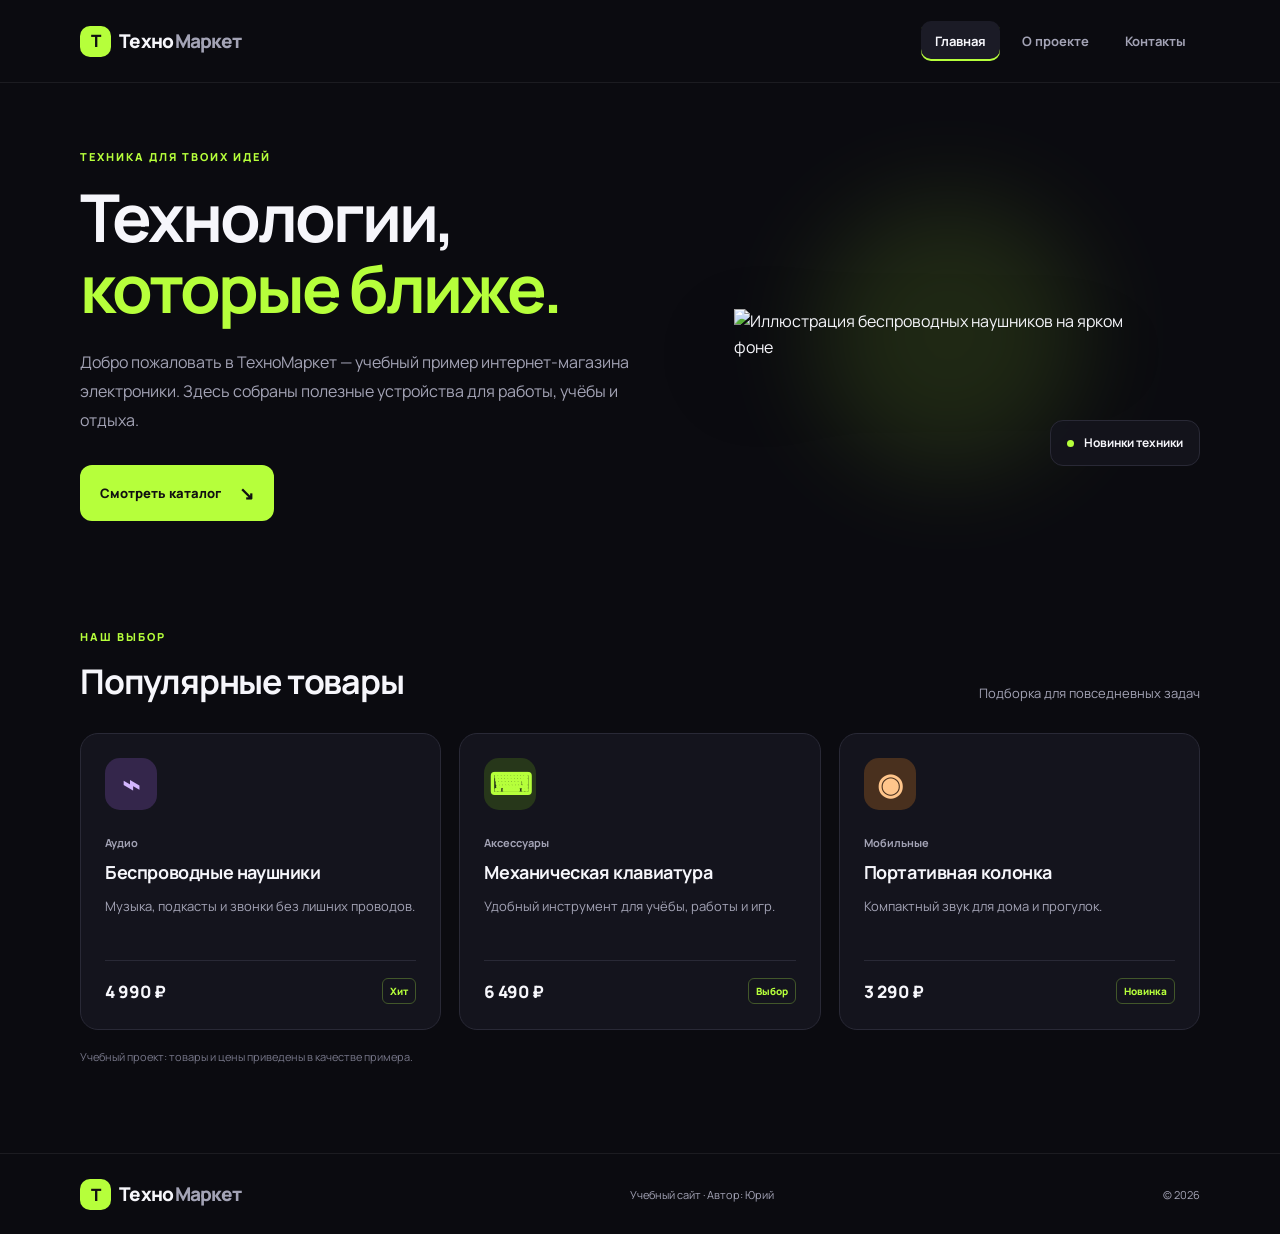
==== index.html @ d39a990e "Add files via upload" ====
<!DOCTYPE html>
<html lang="ru">
<head>
  <meta charset="UTF-8">
  <meta name="viewport" content="width=device-width, initial-scale=1.0">
  <meta name="description" content="ТехноМаркет — учебный пример интернет-магазина электроники.">
  <title>ТехноМаркет — Главная</title>
  <link rel="stylesheet" href="style.css">
</head>
<body>
  <header class="site-header">
    <div class="container header-inner">
      <a class="logo" href="index.html"><span class="logo-mark">Т</span>Техно<span>Маркет</span></a>
      <nav aria-label="Основная навигация">
        <a class="active" href="index.html">Главная</a>
        <a href="about.html">О проекте</a>
        <a href="contacts.html">Контакты</a>
      </nav>
    </div>
  </header>

  <main>
    <section class="hero container">
      <div class="hero-copy">
        <p class="eyebrow">ТЕХНИКА ДЛЯ ТВОИХ ИДЕЙ</p>
        <h1>Технологии,<br><span>которые ближе.</span></h1>
        <p class="hero-text">Добро пожаловать в ТехноМаркет — учебный пример интернет-магазина электроники. Здесь собраны полезные устройства для работы, учёбы и отдыха.</p>
        <a class="button" href="#catalog">Смотреть каталог <span aria-hidden="true">↘</span></a>
      </div>
      <div class="hero-art">
        <div class="art-glow"></div>
        <img src="images/headphones.svg" alt="Иллюстрация беспроводных наушников на ярком фоне">
        <div class="floating-label"><span class="dot"></span> Новинки техники</div>
      </div>
    </section>

    <section class="container catalog-section" id="catalog">
      <div class="section-heading">
        <div><p class="eyebrow">НАШ ВЫБОР</p><h2>Популярные товары</h2></div>
        <p class="muted">Подборка для повседневных задач</p>
      </div>
      <div class="product-grid">
        <article class="product-card">
          <div class="product-icon icon-purple" aria-hidden="true">⌁</div>
          <p class="product-category">Аудио</p><h3>Беспроводные наушники</h3>
          <p class="product-description">Музыка, подкасты и звонки без лишних проводов.</p>
          <div class="product-bottom"><span class="price">4 990 ₽</span><span class="tag">Хит</span></div>
        </article>
        <article class="product-card">
          <div class="product-icon icon-green" aria-hidden="true">⌨</div>
          <p class="product-category">Аксессуары</p><h3>Механическая клавиатура</h3>
          <p class="product-description">Удобный инструмент для учёбы, работы и игр.</p>
          <div class="product-bottom"><span class="price">6 490 ₽</span><span class="tag">Выбор</span></div>
        </article>
        <article class="product-card">
          <div class="product-icon icon-orange" aria-hidden="true">◉</div>
          <p class="product-category">Мобильные</p><h3>Портативная колонка</h3>
          <p class="product-description">Компактный звук для дома и прогулок.</p>
          <div class="product-bottom"><span class="price">3 290 ₽</span><span class="tag">Новинка</span></div>
        </article>
      </div>
      <p class="notice">Учебный проект: товары и цены приведены в качестве примера.</p>
    </section>
  </main>

  <footer class="site-footer"><div class="container footer-inner"><a class="logo" href="index.html"><span class="logo-mark">Т</span>Техно<span>Маркет</span></a><p>Учебный сайт · Автор: Юрий</p><p>© 2026</p></div></footer>
</body>
</html>
---- style.css ----
@import url('https://fonts.googleapis.com/css2?family=Manrope:wght@400;500;600;700;800&display=swap');

:root {
  --bg: #0b0b10;
  --panel: #14141d;
  --panel-light: #1b1b26;
  --text: #f6f6fb;
  --muted: #a3a3b5;
  --accent: #b6ff3b;
  --accent-dark: #8bcf17;
  --border: #292936;
}
* { box-sizing: border-box; }
html { scroll-behavior: smooth; }
body { margin: 0; background: var(--bg); color: var(--text); font-family: 'Manrope', Arial, sans-serif; line-height: 1.6; }
a { color: inherit; text-decoration: none; }
.container { width: min(1120px, calc(100% - 40px)); margin-inline: auto; }
.site-header { border-bottom: 1px solid rgba(255,255,255,.07); }
.header-inner, .footer-inner { min-height: 82px; display: flex; align-items: center; justify-content: space-between; gap: 24px; }
.logo { display: inline-flex; align-items: center; gap: 8px; font-size: 19px; font-weight: 800; letter-spacing: -.7px; white-space: nowrap; }
.logo > span:last-child { color: var(--muted); margin-left: -7px; }
.logo-mark { display: inline-grid; place-items: center; width: 31px; height: 31px; border-radius: 10px; color: #111; background: var(--accent); font-size: 17px; }
nav { display: flex; align-items: center; gap: 8px; }
nav a { color: var(--muted); font-size: 13px; font-weight: 700; padding: 10px 14px; border-radius: 10px; transition: color .2s, background .2s; }
nav a:hover, nav a.active { color: var(--text); background: var(--panel-light); }
nav a.active { box-shadow: inset 0 -2px var(--accent); }
.hero { min-height: 500px; display: grid; grid-template-columns: 1.08fr .92fr; align-items: center; gap: 30px; padding-block: 65px; }
.eyebrow { color: var(--accent); font-size: 11px; font-weight: 800; letter-spacing: 2px; margin: 0 0 16px; }
h1, h2, h3, p { margin-top: 0; }
h1 { font-size: clamp(40px, 5.2vw, 66px); line-height: 1.08; letter-spacing: -3px; margin-bottom: 24px; }
h1 span { color: var(--accent); }
.hero-text, .lead { max-width: 570px; color: var(--muted); font-size: 16px; line-height: 1.8; margin-bottom: 30px; }
.button { display: inline-flex; align-items: center; gap: 18px; padding: 14px 20px; border-radius: 12px; background: var(--accent); color: #111; font-size: 13px; font-weight: 800; transition: transform .2s, background .2s; }
.button:hover { transform: translateY(-2px); background: #c7ff6a; }
.button span { font-size: 18px; }
.hero-art { min-height: 330px; position: relative; display: grid; place-items: center; isolation: isolate; }
.art-glow { position: absolute; width: 270px; height: 270px; border-radius: 50%; background: var(--accent); opacity: .12; filter: blur(50px); z-index: -1; }
.hero-art img { width: min(100%, 430px); height: auto; filter: drop-shadow(0 30px 45px rgba(0,0,0,.4)); }
.floating-label { position: absolute; right: 0; bottom: 34px; padding: 12px 16px; border: 1px solid var(--border); border-radius: 13px; background: rgba(20,20,29,.92); font-size: 12px; font-weight: 700; }
.dot { display: inline-block; width: 7px; height: 7px; background: var(--accent); border-radius: 50%; margin-right: 8px; }
.catalog-section { padding-block: 42px 88px; }
.section-heading { display: flex; justify-content: space-between; align-items: end; gap: 20px; margin-bottom: 25px; }
.section-heading .eyebrow { margin-bottom: 8px; }
h2 { font-size: clamp(25px, 3vw, 34px); letter-spacing: -1.2px; margin-bottom: 0; }
.muted { color: var(--muted); font-size: 13px; }
.section-heading > .muted { margin-bottom: 5px; }
.product-grid { display: grid; grid-template-columns: repeat(3, 1fr); gap: 18px; }
.product-card, .info-card, .contact-card, .contact-note { background: var(--panel); border: 1px solid var(--border); border-radius: 18px; padding: 24px; }
.product-card { transition: transform .2s, border-color .2s; }
.product-card:hover { transform: translateY(-4px); border-color: #55556a; }
.product-icon { display: grid; place-items: center; width: 52px; height: 52px; border-radius: 15px; font-size: 30px; font-weight: 700; margin-bottom: 24px; }
.icon-purple { color: #d4b7ff; background: #34264b; }
.icon-green { color: var(--accent); background: #27371a; }
.icon-orange { color: #ffc58b; background: #49301e; }
.product-category { color: var(--muted); font-size: 11px; font-weight: 700; margin-bottom: 6px; }
.product-card h3 { font-size: 18px; letter-spacing: -.4px; margin-bottom: 9px; }
.product-description { color: var(--muted); font-size: 13px; min-height: 42px; margin-bottom: 22px; }
.product-bottom { display: flex; justify-content: space-between; align-items: center; border-top: 1px solid var(--border); padding-top: 17px; }
.price { font-size: 17px; font-weight: 800; }
.tag { font-size: 10px; font-weight: 800; color: var(--accent); border: 1px solid #42572a; border-radius: 6px; padding: 4px 7px; }
.notice { margin: 18px 0 0; color: #777789; font-size: 11px; }
.inner-page { min-height: calc(100vh - 165px); padding-block: 80px 100px; }
.inner-page h1 { font-size: clamp(40px, 5vw, 58px); }
.lead { font-size: 17px; margin-bottom: 40px; }
.info-grid { display: grid; grid-template-columns: repeat(3, 1fr); gap: 18px; margin-bottom: 34px; }
.info-card { padding: 26px; }
.number { color: var(--accent); font-size: 12px; font-weight: 800; letter-spacing: 1px; margin-bottom: 28px; }
.info-card h2 { font-size: 20px; margin-bottom: 12px; }
.info-card p, .contact-note p { color: var(--muted); font-size: 13px; line-height: 1.8; margin-bottom: 0; }
.secondary-button { margin-top: 4px; }
.contact-layout { display: grid; grid-template-columns: 1.25fr .75fr; gap: 18px; align-items: stretch; }
.contact-card h2, .contact-note h2 { font-size: 22px; margin-bottom: 25px; }
.contact-row { display: flex; gap: 15px; align-items: center; padding: 17px 0; border-top: 1px solid var(--border); }
.contact-symbol { display: grid; place-items: center; flex: 0 0 42px; height: 42px; background: #29371c; color: var(--accent); border-radius: 12px; font-weight: 800; font-size: 20px; }
.contact-row p { margin: 0; font-size: 13px; }
.contact-row .muted { margin-bottom: 3px; font-size: 11px; }
.contact-note { background: linear-gradient(145deg, #1b2514, #14141d 70%); }
.note-mark { color: var(--accent); font-size: 27px; margin-bottom: 22px; }
.text-link { display: inline-block; margin-top: 22px; color: var(--accent); font-size: 12px; font-weight: 800; }
.site-footer { border-top: 1px solid rgba(255,255,255,.07); }
.footer-inner { min-height: 80px; }
.footer-inner p { margin: 0; color: var(--muted); font-size: 11px; }
@media (max-width: 760px) {
  .container { width: min(100% - 32px, 560px); }
  .header-inner { align-items: flex-start; flex-direction: column; justify-content: center; padding-block: 18px; gap: 13px; }
  nav { width: 100%; gap: 3px; }
  nav a { padding: 9px 11px; font-size: 12px; }
  .hero { grid-template-columns: 1fr; padding-block: 54px 30px; gap: 5px; }
  .hero-art { min-height: 250px; }
  .hero-art img { max-width: 340px; }
  .floating-label { right: 4px; bottom: 12px; }
  .catalog-section { padding-block: 35px 60px; }
  .section-heading { align-items: flex-start; flex-direction: column; gap: 8px; }
  .product-grid, .info-grid, .contact-layout { grid-template-columns: 1fr; }
  .product-description { min-height: 0; }
  .inner-page { padding-block: 55px 70px; }
  .info-card { padding: 22px; }
  .number { margin-bottom: 15px; }
  .footer-inner { padding-block: 20px; align-items: flex-start; flex-direction: column; gap: 10px; }
}
@media (prefers-reduced-motion: reduce) {
  *, *::before, *::after { scroll-behavior: auto !important; transition: none !important; }
}
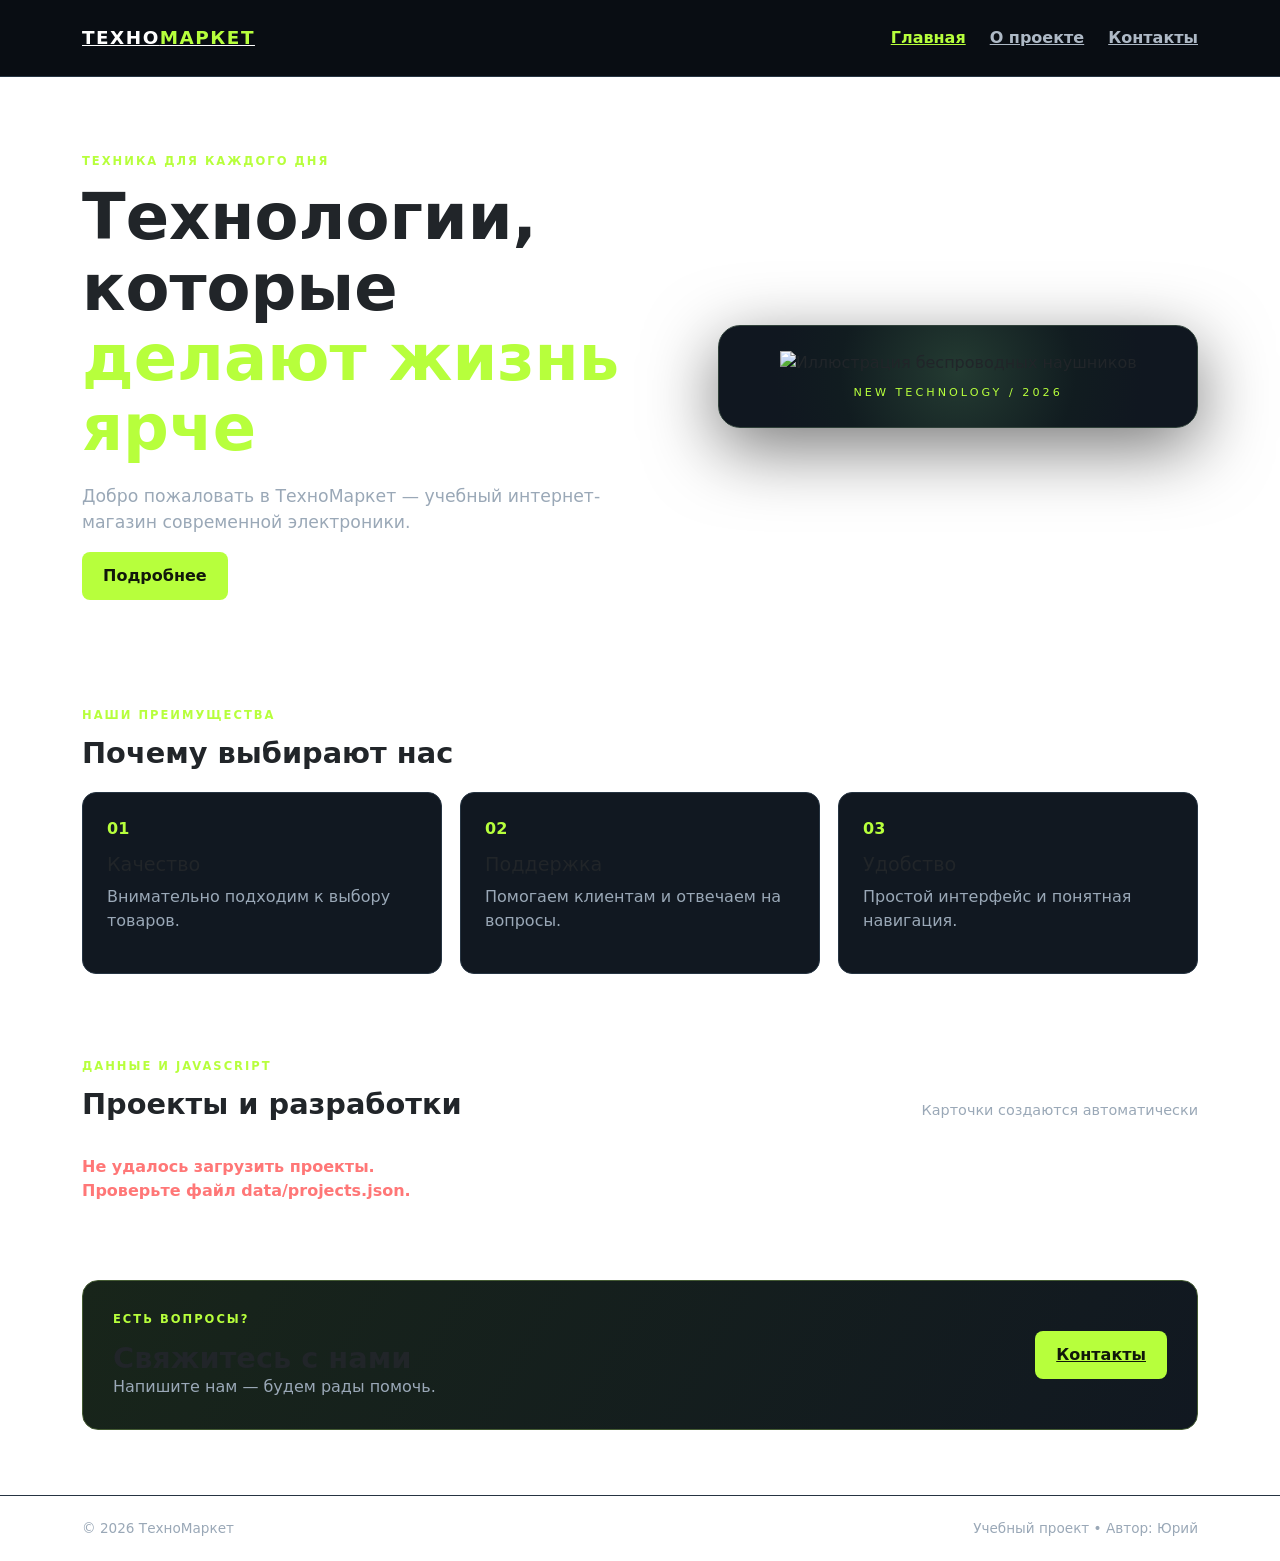
==== commit 50acb7b8: "Add files via upload" ====
--- a/index.html
+++ b/index.html
@@ -3,66 +3,75 @@
 <head>
   <meta charset="UTF-8">
   <meta name="viewport" content="width=device-width, initial-scale=1.0">
-  <meta name="description" content="ТехноМаркет — учебный пример интернет-магазина электроники.">
+  <meta name="description" content="ТехноМаркет — учебный интернет-магазин электроники">
   <title>ТехноМаркет — Главная</title>
   <link rel="stylesheet" href="style.css">
+  <link href="https://cdn.jsdelivr.net/npm/bootstrap@5.3.3/dist/css/bootstrap.min.css" rel="stylesheet">
+  <script src="script.js" defer></script>
 </head>
 <body>
   <header class="site-header">
-    <div class="container header-inner">
-      <a class="logo" href="index.html"><span class="logo-mark">Т</span>Техно<span>Маркет</span></a>
+    <div class="container nav-wrap">
+      <a class="brand" href="index.html">ТЕХНО<span>МАРКЕТ</span></a>
       <nav aria-label="Основная навигация">
-        <a class="active" href="index.html">Главная</a>
-        <a href="about.html">О проекте</a>
-        <a href="contacts.html">Контакты</a>
+        <a class="nav-link-custom active" href="index.html">Главная</a>
+        <a class="nav-link-custom" href="about.html">О проекте</a>
+        <a class="nav-link-custom" href="contacts.html">Контакты</a>
       </nav>
     </div>
   </header>
 
-  <main>
-    <section class="hero container">
+  <main class="container">
+    <section class="hero">
       <div class="hero-copy">
-        <p class="eyebrow">ТЕХНИКА ДЛЯ ТВОИХ ИДЕЙ</p>
-        <h1>Технологии,<br><span>которые ближе.</span></h1>
-        <p class="hero-text">Добро пожаловать в ТехноМаркет — учебный пример интернет-магазина электроники. Здесь собраны полезные устройства для работы, учёбы и отдыха.</p>
-        <a class="button" href="#catalog">Смотреть каталог <span aria-hidden="true">↘</span></a>
+        <p class="eyebrow">ТЕХНИКА ДЛЯ КАЖДОГО ДНЯ</p>
+        <h1>Технологии, которые <span>делают жизнь ярче</span></h1>
+        <p class="hero-lead">Добро пожаловать в ТехноМаркет — учебный интернет-магазин современной электроники.</p>
+        <button class="btn-neon" id="showMore" type="button" aria-expanded="false" aria-controls="moreText">Подробнее</button>
+        <p id="moreText" class="more-text d-none">В нашем каталоге представлены наушники, аксессуары и полезные устройства. Проект создан Юрием в рамках изучения HTML, CSS и JavaScript.</p>
       </div>
       <div class="hero-art">
-        <div class="art-glow"></div>
-        <img src="images/headphones.svg" alt="Иллюстрация беспроводных наушников на ярком фоне">
-        <div class="floating-label"><span class="dot"></span> Новинки техники</div>
+        <img src="images/headphones.svg" alt="Иллюстрация беспроводных наушников">
+        <div class="art-caption">NEW TECHNOLOGY / 2026</div>
       </div>
     </section>
 
-    <section class="container catalog-section" id="catalog">
+    <section class="section-block">
       <div class="section-heading">
-        <div><p class="eyebrow">НАШ ВЫБОР</p><h2>Популярные товары</h2></div>
-        <p class="muted">Подборка для повседневных задач</p>
+        <div><p class="eyebrow">НАШИ ПРЕИМУЩЕСТВА</p><h2>Почему выбирают нас</h2></div>
       </div>
-      <div class="product-grid">
-        <article class="product-card">
-          <div class="product-icon icon-purple" aria-hidden="true">⌁</div>
-          <p class="product-category">Аудио</p><h3>Беспроводные наушники</h3>
-          <p class="product-description">Музыка, подкасты и звонки без лишних проводов.</p>
-          <div class="product-bottom"><span class="price">4 990 ₽</span><span class="tag">Хит</span></div>
-        </article>
-        <article class="product-card">
-          <div class="product-icon icon-green" aria-hidden="true">⌨</div>
-          <p class="product-category">Аксессуары</p><h3>Механическая клавиатура</h3>
-          <p class="product-description">Удобный инструмент для учёбы, работы и игр.</p>
-          <div class="product-bottom"><span class="price">6 490 ₽</span><span class="tag">Выбор</span></div>
-        </article>
-        <article class="product-card">
-          <div class="product-icon icon-orange" aria-hidden="true">◉</div>
-          <p class="product-category">Мобильные</p><h3>Портативная колонка</h3>
-          <p class="product-description">Компактный звук для дома и прогулок.</p>
-          <div class="product-bottom"><span class="price">3 290 ₽</span><span class="tag">Новинка</span></div>
-        </article>
+      <div class="feature-grid">
+        <article class="feature-card"><span>01</span><h3>Качество</h3><p>Внимательно подходим к выбору товаров.</p></article>
+        <article class="feature-card"><span>02</span><h3>Поддержка</h3><p>Помогаем клиентам и отвечаем на вопросы.</p></article>
+        <article class="feature-card"><span>03</span><h3>Удобство</h3><p>Простой интерфейс и понятная навигация.</p></article>
       </div>
-      <p class="notice">Учебный проект: товары и цены приведены в качестве примера.</p>
+    </section>
+
+    <section class="section-block">
+      <div class="section-heading">
+        <div><p class="eyebrow">ДАННЫЕ И JAVASCRIPT</p><h2>Проекты и разработки</h2></div>
+        <span class="muted">Карточки создаются автоматически</span>
+      </div>
+      <div id="projects" class="project-grid" aria-live="polite">
+        <p class="muted">Загружаем проекты...</p>
+      </div>
+    </section>
+
+    <section class="section-block cta-panel">
+      <div><p class="eyebrow">ЕСТЬ ВОПРОСЫ?</p><h2>Свяжитесь с нами</h2><p>Напишите нам — будем рады помочь.</p></div>
+      <a class="btn-neon" href="contacts.html">Контакты</a>
     </section>
   </main>
 
-  <footer class="site-footer"><div class="container footer-inner"><a class="logo" href="index.html"><span class="logo-mark">Т</span>Техно<span>Маркет</span></a><p>Учебный сайт · Автор: Юрий</p><p>© 2026</p></div></footer>
+  <footer class="site-footer"><div class="container footer-inner"><span>© 2026 ТехноМаркет</span><span>Учебный проект • Автор: Юрий</span></div></footer>
+
+  <div class="modal fade" id="infoModal" tabindex="-1" aria-labelledby="infoModalLabel" aria-hidden="true">
+    <div class="modal-dialog modal-dialog-centered"><div class="modal-content modal-dark">
+      <div class="modal-header"><h5 class="modal-title" id="infoModalLabel">ТехноМаркет</h5><button type="button" class="btn-close btn-close-white" data-bs-dismiss="modal" aria-label="Закрыть"></button></div>
+      <div class="modal-body">Это демонстрационное модальное окно Bootstrap. Компонент открывается без перезагрузки страницы.</div>
+      <div class="modal-footer"><button type="button" class="btn-neon" data-bs-dismiss="modal">Понятно</button></div>
+    </div></div>
+  </div>
+  <script src="https://cdn.jsdelivr.net/npm/bootstrap@5.3.3/dist/js/bootstrap.bundle.min.js"></script>
 </body>
 </html>
--- a/style.css
+++ b/style.css
@@ -1,103 +1,11 @@
 @import url('https://fonts.googleapis.com/css2?family=Manrope:wght@400;500;600;700;800&display=swap');
-
-:root {
-  --bg: #0b0b10;
-  --panel: #14141d;
-  --panel-light: #1b1b26;
-  --text: #f6f6fb;
-  --muted: #a3a3b5;
-  --accent: #b6ff3b;
-  --accent-dark: #8bcf17;
-  --border: #292936;
-}
-* { box-sizing: border-box; }
-html { scroll-behavior: smooth; }
-body { margin: 0; background: var(--bg); color: var(--text); font-family: 'Manrope', Arial, sans-serif; line-height: 1.6; }
-a { color: inherit; text-decoration: none; }
-.container { width: min(1120px, calc(100% - 40px)); margin-inline: auto; }
-.site-header { border-bottom: 1px solid rgba(255,255,255,.07); }
-.header-inner, .footer-inner { min-height: 82px; display: flex; align-items: center; justify-content: space-between; gap: 24px; }
-.logo { display: inline-flex; align-items: center; gap: 8px; font-size: 19px; font-weight: 800; letter-spacing: -.7px; white-space: nowrap; }
-.logo > span:last-child { color: var(--muted); margin-left: -7px; }
-.logo-mark { display: inline-grid; place-items: center; width: 31px; height: 31px; border-radius: 10px; color: #111; background: var(--accent); font-size: 17px; }
-nav { display: flex; align-items: center; gap: 8px; }
-nav a { color: var(--muted); font-size: 13px; font-weight: 700; padding: 10px 14px; border-radius: 10px; transition: color .2s, background .2s; }
-nav a:hover, nav a.active { color: var(--text); background: var(--panel-light); }
-nav a.active { box-shadow: inset 0 -2px var(--accent); }
-.hero { min-height: 500px; display: grid; grid-template-columns: 1.08fr .92fr; align-items: center; gap: 30px; padding-block: 65px; }
-.eyebrow { color: var(--accent); font-size: 11px; font-weight: 800; letter-spacing: 2px; margin: 0 0 16px; }
-h1, h2, h3, p { margin-top: 0; }
-h1 { font-size: clamp(40px, 5.2vw, 66px); line-height: 1.08; letter-spacing: -3px; margin-bottom: 24px; }
-h1 span { color: var(--accent); }
-.hero-text, .lead { max-width: 570px; color: var(--muted); font-size: 16px; line-height: 1.8; margin-bottom: 30px; }
-.button { display: inline-flex; align-items: center; gap: 18px; padding: 14px 20px; border-radius: 12px; background: var(--accent); color: #111; font-size: 13px; font-weight: 800; transition: transform .2s, background .2s; }
-.button:hover { transform: translateY(-2px); background: #c7ff6a; }
-.button span { font-size: 18px; }
-.hero-art { min-height: 330px; position: relative; display: grid; place-items: center; isolation: isolate; }
-.art-glow { position: absolute; width: 270px; height: 270px; border-radius: 50%; background: var(--accent); opacity: .12; filter: blur(50px); z-index: -1; }
-.hero-art img { width: min(100%, 430px); height: auto; filter: drop-shadow(0 30px 45px rgba(0,0,0,.4)); }
-.floating-label { position: absolute; right: 0; bottom: 34px; padding: 12px 16px; border: 1px solid var(--border); border-radius: 13px; background: rgba(20,20,29,.92); font-size: 12px; font-weight: 700; }
-.dot { display: inline-block; width: 7px; height: 7px; background: var(--accent); border-radius: 50%; margin-right: 8px; }
-.catalog-section { padding-block: 42px 88px; }
-.section-heading { display: flex; justify-content: space-between; align-items: end; gap: 20px; margin-bottom: 25px; }
-.section-heading .eyebrow { margin-bottom: 8px; }
-h2 { font-size: clamp(25px, 3vw, 34px); letter-spacing: -1.2px; margin-bottom: 0; }
-.muted { color: var(--muted); font-size: 13px; }
-.section-heading > .muted { margin-bottom: 5px; }
-.product-grid { display: grid; grid-template-columns: repeat(3, 1fr); gap: 18px; }
-.product-card, .info-card, .contact-card, .contact-note { background: var(--panel); border: 1px solid var(--border); border-radius: 18px; padding: 24px; }
-.product-card { transition: transform .2s, border-color .2s; }
-.product-card:hover { transform: translateY(-4px); border-color: #55556a; }
-.product-icon { display: grid; place-items: center; width: 52px; height: 52px; border-radius: 15px; font-size: 30px; font-weight: 700; margin-bottom: 24px; }
-.icon-purple { color: #d4b7ff; background: #34264b; }
-.icon-green { color: var(--accent); background: #27371a; }
-.icon-orange { color: #ffc58b; background: #49301e; }
-.product-category { color: var(--muted); font-size: 11px; font-weight: 700; margin-bottom: 6px; }
-.product-card h3 { font-size: 18px; letter-spacing: -.4px; margin-bottom: 9px; }
-.product-description { color: var(--muted); font-size: 13px; min-height: 42px; margin-bottom: 22px; }
-.product-bottom { display: flex; justify-content: space-between; align-items: center; border-top: 1px solid var(--border); padding-top: 17px; }
-.price { font-size: 17px; font-weight: 800; }
-.tag { font-size: 10px; font-weight: 800; color: var(--accent); border: 1px solid #42572a; border-radius: 6px; padding: 4px 7px; }
-.notice { margin: 18px 0 0; color: #777789; font-size: 11px; }
-.inner-page { min-height: calc(100vh - 165px); padding-block: 80px 100px; }
-.inner-page h1 { font-size: clamp(40px, 5vw, 58px); }
-.lead { font-size: 17px; margin-bottom: 40px; }
-.info-grid { display: grid; grid-template-columns: repeat(3, 1fr); gap: 18px; margin-bottom: 34px; }
-.info-card { padding: 26px; }
-.number { color: var(--accent); font-size: 12px; font-weight: 800; letter-spacing: 1px; margin-bottom: 28px; }
-.info-card h2 { font-size: 20px; margin-bottom: 12px; }
-.info-card p, .contact-note p { color: var(--muted); font-size: 13px; line-height: 1.8; margin-bottom: 0; }
-.secondary-button { margin-top: 4px; }
-.contact-layout { display: grid; grid-template-columns: 1.25fr .75fr; gap: 18px; align-items: stretch; }
-.contact-card h2, .contact-note h2 { font-size: 22px; margin-bottom: 25px; }
-.contact-row { display: flex; gap: 15px; align-items: center; padding: 17px 0; border-top: 1px solid var(--border); }
-.contact-symbol { display: grid; place-items: center; flex: 0 0 42px; height: 42px; background: #29371c; color: var(--accent); border-radius: 12px; font-weight: 800; font-size: 20px; }
-.contact-row p { margin: 0; font-size: 13px; }
-.contact-row .muted { margin-bottom: 3px; font-size: 11px; }
-.contact-note { background: linear-gradient(145deg, #1b2514, #14141d 70%); }
-.note-mark { color: var(--accent); font-size: 27px; margin-bottom: 22px; }
-.text-link { display: inline-block; margin-top: 22px; color: var(--accent); font-size: 12px; font-weight: 800; }
-.site-footer { border-top: 1px solid rgba(255,255,255,.07); }
-.footer-inner { min-height: 80px; }
-.footer-inner p { margin: 0; color: var(--muted); font-size: 11px; }
-@media (max-width: 760px) {
-  .container { width: min(100% - 32px, 560px); }
-  .header-inner { align-items: flex-start; flex-direction: column; justify-content: center; padding-block: 18px; gap: 13px; }
-  nav { width: 100%; gap: 3px; }
-  nav a { padding: 9px 11px; font-size: 12px; }
-  .hero { grid-template-columns: 1fr; padding-block: 54px 30px; gap: 5px; }
-  .hero-art { min-height: 250px; }
-  .hero-art img { max-width: 340px; }
-  .floating-label { right: 4px; bottom: 12px; }
-  .catalog-section { padding-block: 35px 60px; }
-  .section-heading { align-items: flex-start; flex-direction: column; gap: 8px; }
-  .product-grid, .info-grid, .contact-layout { grid-template-columns: 1fr; }
-  .product-description { min-height: 0; }
-  .inner-page { padding-block: 55px 70px; }
-  .info-card { padding: 22px; }
-  .number { margin-bottom: 15px; }
-  .footer-inner { padding-block: 20px; align-items: flex-start; flex-direction: column; gap: 10px; }
-}
-@media (prefers-reduced-motion: reduce) {
-  *, *::before, *::after { scroll-behavior: auto !important; transition: none !important; }
-}
+:root{--bg:#080b10;--panel:#111821;--panel2:#151f2a;--text:#f4f7fb;--muted:#9aa8b7;--accent:#b7ff3c;--line:#263442}
+*{box-sizing:border-box}html{scroll-behavior:smooth}body{margin:0;background:var(--bg);color:var(--text);font-family:'Manrope',Arial,sans-serif;line-height:1.6}
+a{color:var(--accent);text-decoration:none}.container{width:min(1100px,calc(100% - 40px));margin:auto}
+.site-header{border-bottom:1px solid var(--line);background:#090d13}.nav-wrap{min-height:76px;display:flex;align-items:center;justify-content:space-between;gap:24px}.brand{font-size:1.15rem;font-weight:800;letter-spacing:1.5px;color:#fff}.brand span,h1 span{color:var(--accent)}nav{display:flex;gap:24px}.nav-link-custom{color:#aeb9c6;font-weight:600}.nav-link-custom:hover,.nav-link-custom.active{color:var(--accent)}
+.hero{display:grid;grid-template-columns:1.1fr .9fr;align-items:center;gap:50px;padding:76px 0 65px;min-height:480px}.eyebrow{font-size:.72rem;letter-spacing:2px;color:var(--accent);font-weight:800;margin:0 0 12px}.hero h1,.page-main h1{font-size:clamp(2.3rem,5vw,4rem);line-height:1.1;font-weight:800;margin:0 0 20px}.hero-lead,.page-intro{font-size:1.08rem;color:var(--muted);max-width:570px}.btn-neon{display:inline-block;border:0;border-radius:8px;padding:12px 21px;background:var(--accent);color:#11180a;font-weight:800;cursor:pointer;transition:.2s}.btn-neon:hover{background:#d0ff82;transform:translateY(-2px);color:#11180a}.more-text{margin-top:18px;padding:15px;border-left:3px solid var(--accent);background:var(--panel);color:#d5dde6;border-radius:0 8px 8px 0}
+.hero-art{background:radial-gradient(circle at 50% 45%,#243b32 0,#111c20 48%,#101720 75%);border:1px solid #30413a;border-radius:22px;padding:25px;text-align:center;box-shadow:0 20px 70px #0008}.hero-art img{width:100%;max-height:280px;object-fit:contain}.art-caption{color:var(--accent);font-size:.7rem;letter-spacing:3px;margin-top:10px}
+.section-block{padding:42px 0}.section-heading{display:flex;align-items:end;justify-content:space-between;gap:20px;margin-bottom:22px}.section-heading h2,.content-panel h2,.cta-panel h2{font-size:1.8rem;font-weight:800;margin:0}.feature-grid,.project-grid{display:grid;grid-template-columns:repeat(3,1fr);gap:18px}.feature-card,.project-card,.content-panel{background:var(--panel);border:1px solid var(--line);border-radius:14px;padding:24px}.feature-card>span{color:var(--accent);font-weight:800}.feature-card h3,.project-card h3{font-size:1.2rem;margin:12px 0 8px}.feature-card p,.project-card p,.content-panel p{color:var(--muted)}.project-tech{display:inline-block;color:var(--accent);font-size:.8rem;font-weight:700;margin-top:8px}.muted{color:var(--muted);font-size:.9rem}.cta-panel{margin:35px 0 65px;padding:30px;border:1px solid #435a32;border-radius:16px;background:linear-gradient(120deg,#18251a,#111821);display:flex;align-items:center;justify-content:space-between;gap:20px}.cta-panel p:last-child{color:var(--muted);margin-bottom:0}
+.page-main{padding-top:70px;padding-bottom:80px;min-height:70vh}.page-main h1{margin-bottom:18px}.page-intro{margin-bottom:30px}.content-panel{margin-top:20px}.content-panel h2{font-size:1.35rem;margin-bottom:12px}.tech-list{color:var(--muted);padding-left:22px;margin-bottom:24px}.contact-layout{display:grid;grid-template-columns:.9fr 1.1fr;gap:20px}.contact-layout .content-panel{margin:0}.contact-layout form{display:grid;gap:9px}.contact-layout label{font-weight:700;font-size:.9rem}.contact-layout input,.contact-layout textarea{width:100%;background:#0b1118;border:1px solid #344453;border-radius:8px;padding:11px 13px;color:#fff;margin-bottom:8px;font:inherit}.contact-layout input:focus,.contact-layout textarea:focus{outline:2px solid var(--accent);border-color:transparent}.form-message{min-height:26px;margin:12px 0 0;font-weight:700}.form-message.error{color:#ff7777}.form-message.success{color:var(--accent)}
+.site-footer{border-top:1px solid var(--line);padding:22px 0;color:var(--muted);font-size:.85rem}.footer-inner{display:flex;justify-content:space-between;gap:15px}.modal-dark{background:#111821;color:#f4f7fb;border:1px solid #344453}.modal-dark .modal-header,.modal-dark .modal-footer{border-color:#344453}
+@media(max-width:760px){.nav-wrap{padding:16px 0;align-items:flex-start;flex-direction:column}nav{gap:16px;flex-wrap:wrap}.hero{grid-template-columns:1fr;padding:48px 0}.hero-art{max-width:480px}.feature-grid,.project-grid,.contact-layout{grid-template-columns:1fr}.section-heading,.cta-panel{align-items:flex-start;flex-direction:column}.footer-inner{flex-direction:column}.page-main{padding-top:45px}}
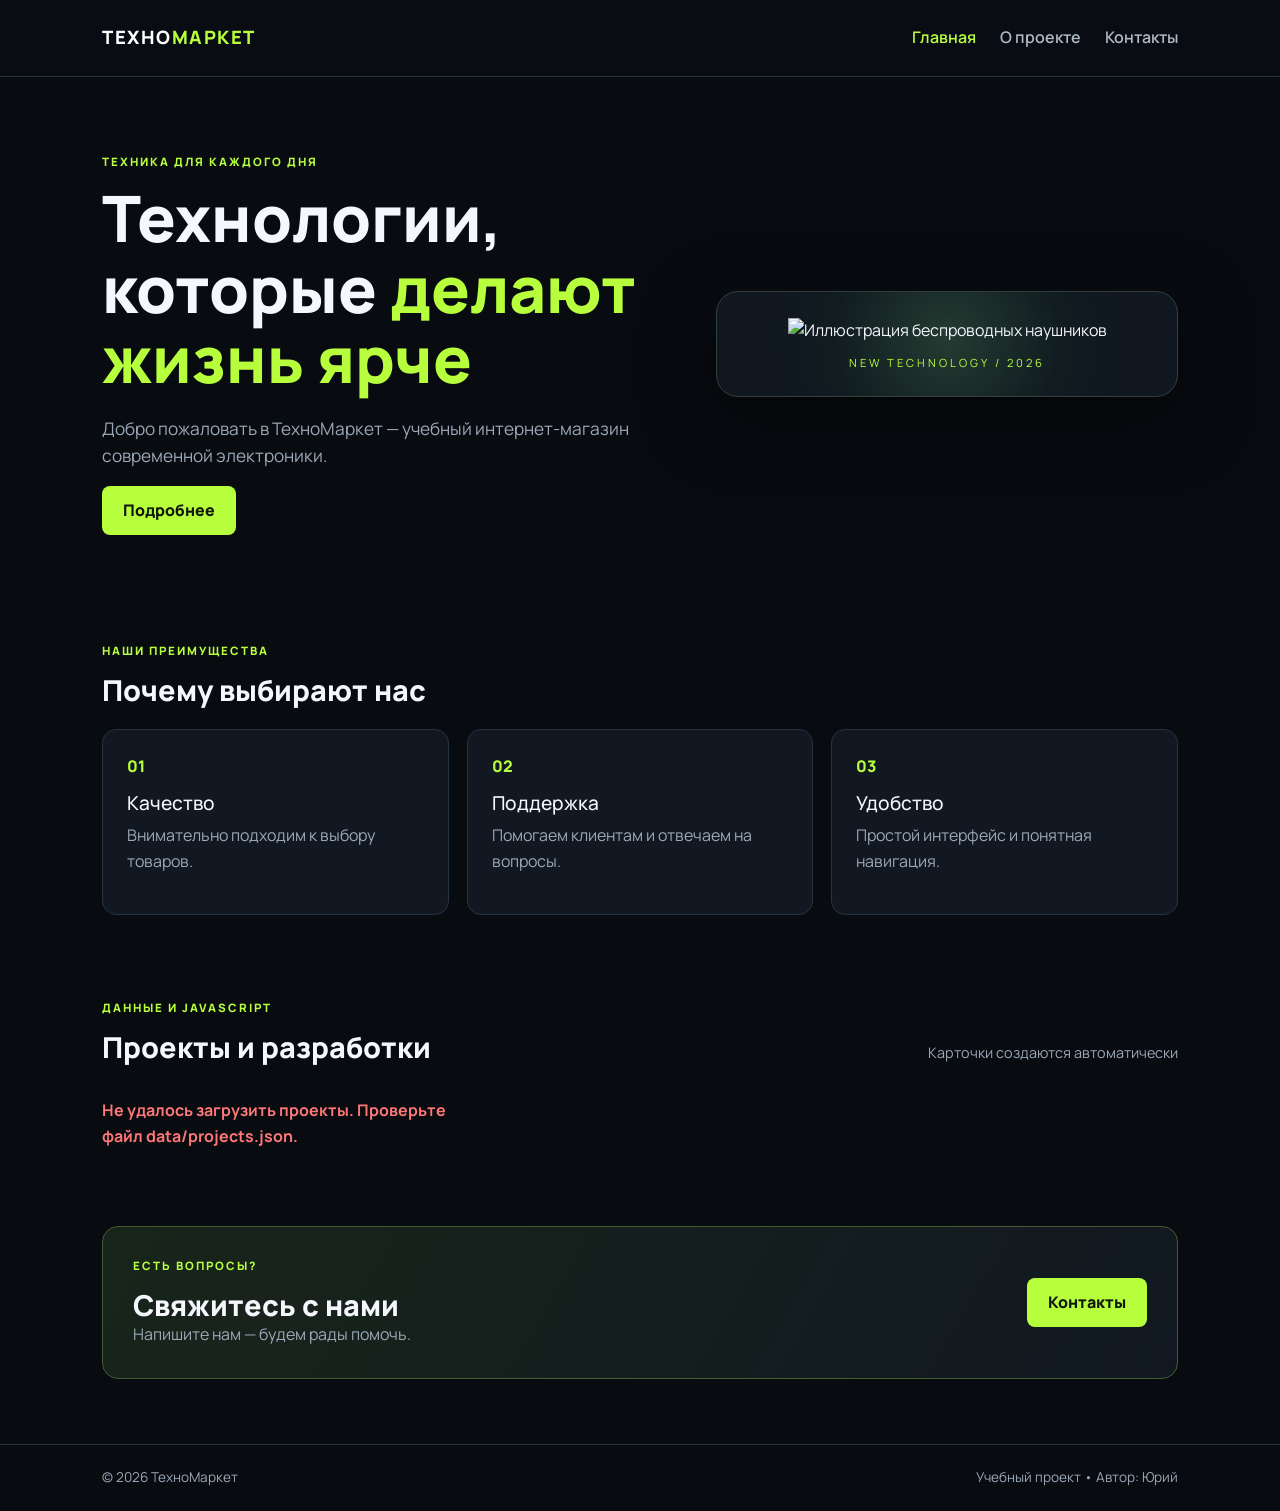
==== commit 0bd8f562: "Add files via upload" ====
--- a/index.html
+++ b/index.html
@@ -5,8 +5,8 @@
   <meta name="viewport" content="width=device-width, initial-scale=1.0">
   <meta name="description" content="ТехноМаркет — учебный интернет-магазин электроники">
   <title>ТехноМаркет — Главная</title>
+  <link href="https://cdn.jsdelivr.net/npm/bootstrap@5.3.3/dist/css/bootstrap.min.css" rel="stylesheet">
   <link rel="stylesheet" href="style.css">
-  <link href="https://cdn.jsdelivr.net/npm/bootstrap@5.3.3/dist/css/bootstrap.min.css" rel="stylesheet">
   <script src="script.js" defer></script>
 </head>
 <body>
--- a/style.css
+++ b/style.css
@@ -9,3 +9,8 @@
 .page-main{padding-top:70px;padding-bottom:80px;min-height:70vh}.page-main h1{margin-bottom:18px}.page-intro{margin-bottom:30px}.content-panel{margin-top:20px}.content-panel h2{font-size:1.35rem;margin-bottom:12px}.tech-list{color:var(--muted);padding-left:22px;margin-bottom:24px}.contact-layout{display:grid;grid-template-columns:.9fr 1.1fr;gap:20px}.contact-layout .content-panel{margin:0}.contact-layout form{display:grid;gap:9px}.contact-layout label{font-weight:700;font-size:.9rem}.contact-layout input,.contact-layout textarea{width:100%;background:#0b1118;border:1px solid #344453;border-radius:8px;padding:11px 13px;color:#fff;margin-bottom:8px;font:inherit}.contact-layout input:focus,.contact-layout textarea:focus{outline:2px solid var(--accent);border-color:transparent}.form-message{min-height:26px;margin:12px 0 0;font-weight:700}.form-message.error{color:#ff7777}.form-message.success{color:var(--accent)}
 .site-footer{border-top:1px solid var(--line);padding:22px 0;color:var(--muted);font-size:.85rem}.footer-inner{display:flex;justify-content:space-between;gap:15px}.modal-dark{background:#111821;color:#f4f7fb;border:1px solid #344453}.modal-dark .modal-header,.modal-dark .modal-footer{border-color:#344453}
 @media(max-width:760px){.nav-wrap{padding:16px 0;align-items:flex-start;flex-direction:column}nav{gap:16px;flex-wrap:wrap}.hero{grid-template-columns:1fr;padding:48px 0}.hero-art{max-width:480px}.feature-grid,.project-grid,.contact-layout{grid-template-columns:1fr}.section-heading,.cta-panel{align-items:flex-start;flex-direction:column}.footer-inner{flex-direction:column}.page-main{padding-top:45px}}
+
+/* Финальные правила темы: пользовательские стили идут после Bootstrap */
+body{background-color:var(--bg);color:var(--text)}
+h1,h2,h3,h4,h5,h6{color:var(--text)}
+.feature-card h3,.project-card h3,.cta-panel h2,.content-panel h2{color:var(--text)}
